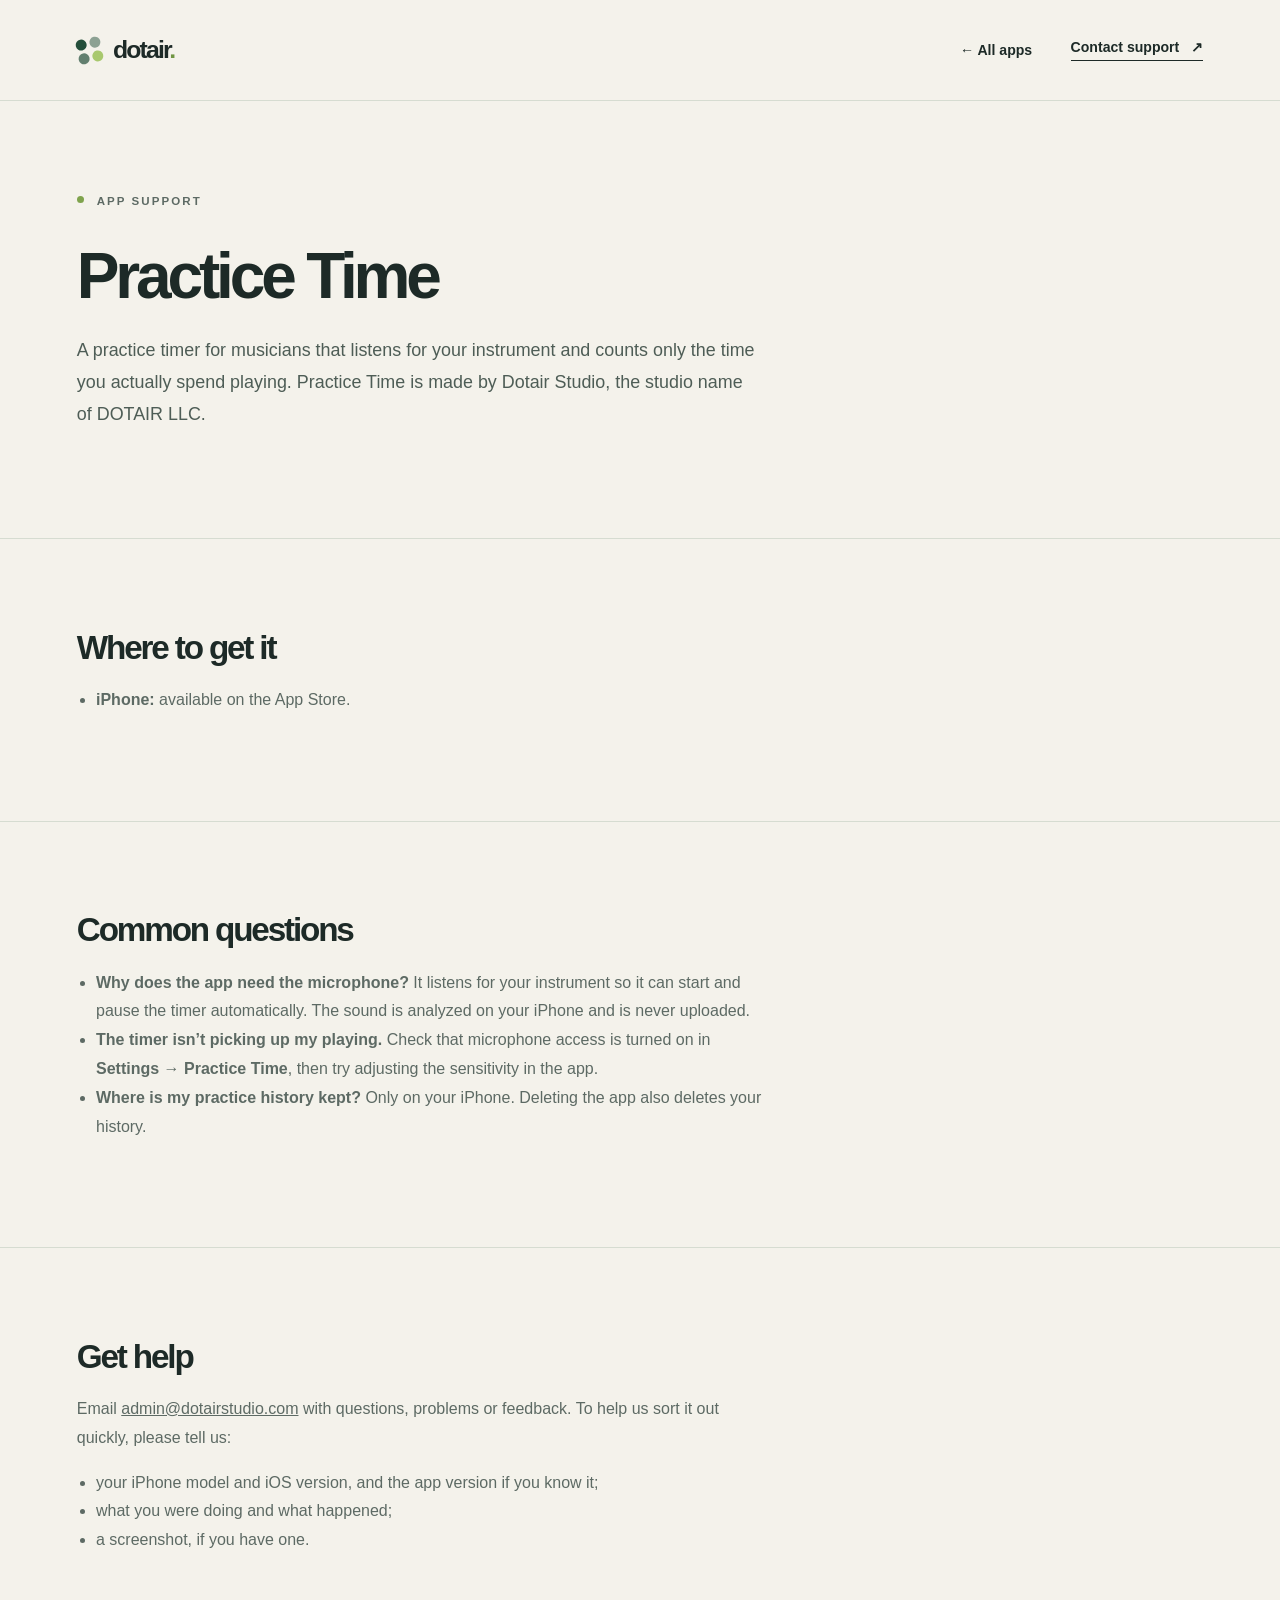
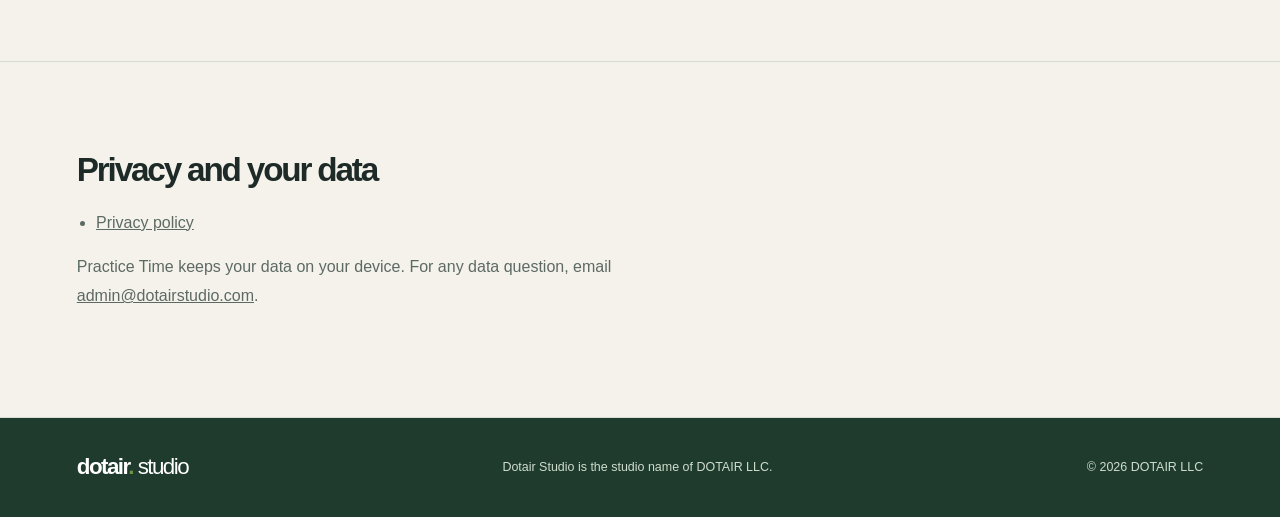
==== practicetime/index.html @ aeb4b64f "Add Practice Time support and privacy pages" ====
<!doctype html>
<html lang="en">
  <head>
    <meta charset="utf-8">
    <meta name="viewport" content="width=device-width, initial-scale=1">
    <meta name="theme-color" content="#f4f2eb">
    <meta name="description" content="Support, privacy and contact information for Practice Time, an app by DOTAIR LLC.">
    <title>Practice Time Support — Dotair Studio</title>
    <link rel="canonical" href="https://dotairstudio.com/practicetime/">
    <link rel="icon" href="/favicon.svg" type="image/svg+xml">
    <link rel="stylesheet" href="/styles.css">
  </head>
  <body>
    <a class="skip-link" href="#main">Skip to content</a>
    <div class="site-shell">
      <header class="site-header">
        <a class="brand" href="/" aria-label="Dotair Studio home">
          <span class="brand-mark" aria-hidden="true"><span></span><span></span><span></span><span></span></span>
          <span>dotair<span class="brand-period">.</span></span>
        </a>
        <nav aria-label="Main navigation">
          <a class="back-link" href="/#apps">← All apps</a>
          <a class="nav-contact" href="mailto:admin@dotairstudio.com?subject=Practice%20Time%20support">Contact support <span aria-hidden="true">↗</span></a>
        </nav>
      </header>

      <main id="main">
        <section class="page-section" aria-labelledby="page-title">
          <p class="eyebrow"><span class="eyebrow-dot" aria-hidden="true"></span> App support</p>
          <h1 id="page-title">Practice Time</h1>
          <p class="hero-intro">A practice timer for musicians that listens for your instrument and counts only the time you actually spend playing. Practice Time is made by Dotair Studio, the studio name of DOTAIR LLC.</p>
        </section>

        <section class="page-section" aria-labelledby="availability-title">
          <h2 id="availability-title">Where to get it</h2>
          <ul>
            <li><strong>iPhone:</strong> available on the App Store.</li>
          </ul>
        </section>

        <section class="page-section" aria-labelledby="faq-title">
          <h2 id="faq-title">Common questions</h2>
          <ul>
            <li><strong>Why does the app need the microphone?</strong> It listens for your instrument so it can start and pause the timer automatically. The sound is analyzed on your iPhone and is never uploaded.</li>
            <li><strong>The timer isn&rsquo;t picking up my playing.</strong> Check that microphone access is turned on in <strong>Settings → Practice Time</strong>, then try adjusting the sensitivity in the app.</li>
            <li><strong>Where is my practice history kept?</strong> Only on your iPhone. Deleting the app also deletes your history.</li>
          </ul>
        </section>

        <section class="page-section" aria-labelledby="support-title">
          <h2 id="support-title">Get help</h2>
          <p>Email <a href="mailto:admin@dotairstudio.com?subject=Practice%20Time%20support">admin@dotairstudio.com</a> with questions, problems or feedback. To help us sort it out quickly, please tell us:</p>
          <ul>
            <li>your iPhone model and iOS version, and the app version if you know it;</li>
            <li>what you were doing and what happened;</li>
            <li>a screenshot, if you have one.</li>
          </ul>
        </section>

        <section class="page-section" aria-labelledby="privacy-title">
          <h2 id="privacy-title">Privacy and your data</h2>
          <ul>
            <li><a href="/practicetime/privacy/">Privacy policy</a></li>
          </ul>
          <p>Practice Time keeps your data on your device. For any data question, email <a href="mailto:admin@dotairstudio.com?subject=Practice%20Time%20data%20request">admin@dotairstudio.com</a>.</p>
        </section>
      </main>

      <footer class="site-footer">
        <div class="footer-brand">dotair<span class="brand-period">.</span> <span>studio</span></div>
        <p>Dotair Studio is the studio name of DOTAIR LLC.</p>
        <p>© <span id="year">2026</span> DOTAIR LLC</p>
      </footer>
    </div>
    <script>document.getElementById('year').textContent = new Date().getFullYear();</script>
  </body>
</html>
---- styles.css ----
:root { color-scheme: light; --paper:#f4f2eb; --ink:#1d2a27; --muted:#5d6a64; --line:#d6dcd1; --green:#244f3b; --lime:#c9df8e; --cream:#e9eddf; }
* { box-sizing: border-box; }
html { scroll-behavior: smooth; }
body { margin: 0; background: var(--paper); color: var(--ink); font-family: -apple-system, BlinkMacSystemFont, 'Segoe UI', Arial, sans-serif; -webkit-font-smoothing: antialiased; }
a { color: inherit; }
a:focus-visible { outline: 3px solid #39734d; outline-offset: 5px; border-radius: 3px; }
.skip-link { position:absolute; top:-5rem; left:1rem; z-index:10; padding:.7rem 1rem; background:white; }
.skip-link:focus { top:1rem; }
.site-shell { max-width: 1600px; margin:auto; }
.site-header { min-height:100px; padding: 1.8rem clamp(1.5rem,6vw,6.5rem); display:flex; align-items:center; justify-content:space-between; gap:2rem; }
.brand { display:inline-flex; align-items:center; gap:.7rem; font-family:-apple-system,BlinkMacSystemFont,'Segoe UI',Arial,sans-serif; font-size:1.55rem; font-weight:800; letter-spacing:-.075em; text-decoration:none; }
.brand-period { color:#709643; }
.brand-mark { width:25px; height:25px; display:grid; grid-template-columns:repeat(2,1fr); gap:3px; transform:rotate(-12deg); }
.brand-mark span { border-radius:50%; background:var(--green); }
.brand-mark span:nth-child(2) { opacity:.5; }.brand-mark span:nth-child(3) { opacity:.7; }.brand-mark span:nth-child(4) { background:#a8c86e; }
nav { display:flex; align-items:center; gap:clamp(1.3rem,3vw,3.5rem); font-size:.88rem; font-weight:600; }
nav a { text-decoration:none; } nav a:hover, .text-link:hover { color:#4b7c46; }
.nav-contact { border-bottom:1px solid var(--ink); padding-bottom:5px; }
.nav-contact span, .text-link span { margin-left:.5rem; }
.hero { display:grid; grid-template-columns:1.13fr .87fr; min-height:690px; border-top:1px solid var(--line); border-bottom:1px solid var(--line); }
.hero-copy { padding:clamp(5rem,10vw,9rem) 3rem 6rem clamp(1.5rem,6vw,6.5rem); display:flex; flex-direction:column; align-items:flex-start; }
.eyebrow { margin:0 0 2rem; color:var(--green); text-transform:uppercase; letter-spacing:.18em; font-size:.72rem; font-weight:800; }
.eyebrow-dot { display:inline-block; width:7px; height:7px; margin-right:8px; border-radius:50%; background:#7fa34d; vertical-align:2px; }
h1,h2,p { margin-top:0; }
h1,h2 { font-family:-apple-system,BlinkMacSystemFont,'Segoe UI',Arial,sans-serif; letter-spacing:-.065em; }
h1 { max-width:850px; margin-bottom:2rem; font-size:clamp(3.5rem,5.8vw,6.5rem); line-height:1.04; font-weight:600; }
h1 em { font-style:normal; color:#6c9250; }
.hero-intro { max-width:550px; color:#4e5d56; font-size:1.12rem; line-height:1.75; }
.text-link { margin-top:1.6rem; padding-bottom:.45rem; border-bottom:1px solid currentColor; text-decoration:none; font-size:.9rem; font-weight:700; }
.hero-art { position:relative; min-height:560px; overflow:hidden; background:#244b38; }
.hero-art::before { content:''; position:absolute; inset:0; background:radial-gradient(circle at 58% 47%, #416c4b 0%, transparent 38%), radial-gradient(circle at 100% 0%, #35634a, transparent 46%); }
.art-orbit { position:absolute; width:72%; aspect-ratio:1; top:50%; left:52%; transform:translate(-50%,-50%); border:1px solid rgba(231,246,201,.23); border-radius:50%; }
.orbit-two { width:100%; }.orbit-three { width:130%; }
.art-core { position:absolute; width:clamp(180px,20vw,310px); aspect-ratio:1; top:50%; left:52%; transform:translate(-50%,-50%); border-radius:50%; background:linear-gradient(140deg,#e7efc4,#a6c477 58%,#698f5b); box-shadow:20px 35px 70px rgba(9,29,18,.45), inset -20px -23px 35px rgba(45,82,40,.22), inset 14px 14px 28px rgba(255,255,255,.45); }
.art-core-dot { position:absolute; width:14%; aspect-ratio:1; top:27%; left:27%; border-radius:50%; background:rgba(255,255,255,.55); filter:blur(8px); }
.art-satellite { position:absolute; width:13px; height:13px; border-radius:50%; background:#d9e5b2; box-shadow:0 0 20px rgba(226,246,182,.6); }
.satellite-one { top:20%; left:37%; }.satellite-two { right:12%; bottom:23%; width:8px; height:8px; }
.art-caption { position:absolute; right:2.5rem; bottom:2.5rem; color:#d4e1c8; font-size:.7rem; text-transform:uppercase; letter-spacing:.16em; }
.section-block { display:grid; grid-template-columns:1fr 1fr; gap:6vw; padding:clamp(5rem,9vw,9rem) clamp(1.5rem,6vw,6.5rem); border-bottom:1px solid var(--line); }
.section-heading h2 { max-width:550px; font-size:clamp(2.7rem,4.6vw,5rem); line-height:1.12; font-weight:600; }
.section-content { max-width:630px; padding-top:3rem; }
.section-content p { color:var(--muted); font-size:1rem; line-height:1.8; }
.section-content .lead { color:var(--ink); font-size:clamp(1.25rem,1.8vw,1.6rem); line-height:1.55; font-weight:500; }
.focus-list { margin-top:3.7rem; border-top:1px solid var(--line); }
.focus-list div { display:grid; grid-template-columns:3rem 1fr auto; align-items:center; gap:.5rem; min-height:68px; border-bottom:1px solid var(--line); font-weight:700; }
.focus-list div span:last-child { color:#7e9e55; }
.focus-number { color:#7c8c7f; font-size:.72rem; font-weight:600; }
.approach-section { background:#e9eee4; }
.contact-section { display:flex; justify-content:space-between; align-items:end; gap:3rem; padding:clamp(5rem,9vw,9rem) clamp(1.5rem,6vw,6.5rem); background:#d7e4c4; }
.contact-section h2 { max-width:650px; margin-bottom:1rem; font-size:clamp(2.8rem,5vw,5.6rem); line-height:1.1; font-weight:600; }
.contact-section p:not(.eyebrow) { color:#4b6149; line-height:1.6; }
.contact-link { padding-bottom:.55rem; border-bottom:1px solid currentColor; white-space:nowrap; font-family:-apple-system,BlinkMacSystemFont,'Segoe UI',Arial,sans-serif; font-size:clamp(1rem,1.8vw,1.35rem); font-weight:700; text-decoration:none; }
.contact-link span { margin-left:.7rem; }
.contact-link:hover { color:#527c42; }
.site-footer { display:flex; flex-wrap:wrap; justify-content:space-between; align-items:center; gap:1.5rem; padding:2.3rem clamp(1.5rem,6vw,6.5rem); background:#1e3b2d; color:#d0ddcd; font-size:.78rem; }
.site-footer p { margin:0; }.footer-brand { color:white; font-family:-apple-system,BlinkMacSystemFont,'Segoe UI',Arial,sans-serif; font-size:1.4rem; font-weight:800; letter-spacing:-.07em; }.footer-brand span:last-child { font-weight:400; }
@media (max-width:900px) { .hero { grid-template-columns:1fr; }.hero-copy { padding-bottom:5rem; }.hero-art { min-height:480px; }.section-block { grid-template-columns:1fr; gap:0; }.section-content { padding-top:0; }.contact-section { align-items:start; flex-direction:column; } }
@media (max-width:600px) { .site-header { min-height:78px; padding-block:1rem; }.brand { font-size:1.35rem; }nav { gap:1rem; font-size:.75rem; }nav a:not(.nav-contact) { display:none; }.hero-copy { padding-top:5rem; padding-right:1.5rem; }h1 { font-size:clamp(3.2rem,12vw,4.5rem); }.hero-art { min-height:390px; }.art-core { width:210px; }.section-block { padding-block:5rem; }.section-content .lead { font-size:1.3rem; }.contact-link { white-space:normal; overflow-wrap:anywhere; }.site-footer { flex-direction:column; align-items:flex-start; } }
@media (prefers-reduced-motion:reduce) { html { scroll-behavior:auto; } }
.app-card { padding:2rem; border:1px solid var(--line); border-radius:6px; background:#fbfaf6; }
.app-card-head { display:flex; align-items:center; gap:1rem; margin-bottom:1.4rem; }
.app-icon { flex:none; display:grid; place-items:center; width:56px; height:56px; border-radius:14px; background:var(--green); color:#e7efc4; font-size:1.9rem; }
.app-card h3 { margin:0 0 .25rem; font-size:1.45rem; letter-spacing:-.04em; }
.section-content .app-meta { margin:0; color:#5f7a52; font-size:.8rem; font-weight:700; letter-spacing:.04em; }
.app-links { display:flex; flex-wrap:wrap; gap:.6rem 2rem; }
.app-links .text-link { margin-top:.4rem; }
.page-section { padding:clamp(4rem,7vw,7rem) clamp(1.5rem,6vw,6.5rem); border-top:1px solid var(--line); }
.page-section:last-child { border-bottom:1px solid var(--line); }
.page-section h1 { font-size:clamp(3rem,5vw,5rem); margin-bottom:1.5rem; }
.page-section h2 { margin-bottom:1.2rem; font-size:clamp(1.8rem,2.6vw,2.5rem); line-height:1.15; font-weight:600; }
.page-section p, .page-section li { max-width:680px; color:var(--muted); line-height:1.8; }
.page-section ul { padding-left:1.2rem; }
.page-section .hero-intro { color:#4e5d56; }
.back-link { font-size:.88rem; font-weight:600; text-decoration:none; }
@media (max-width:600px) { .app-card { padding:1.4rem; } }
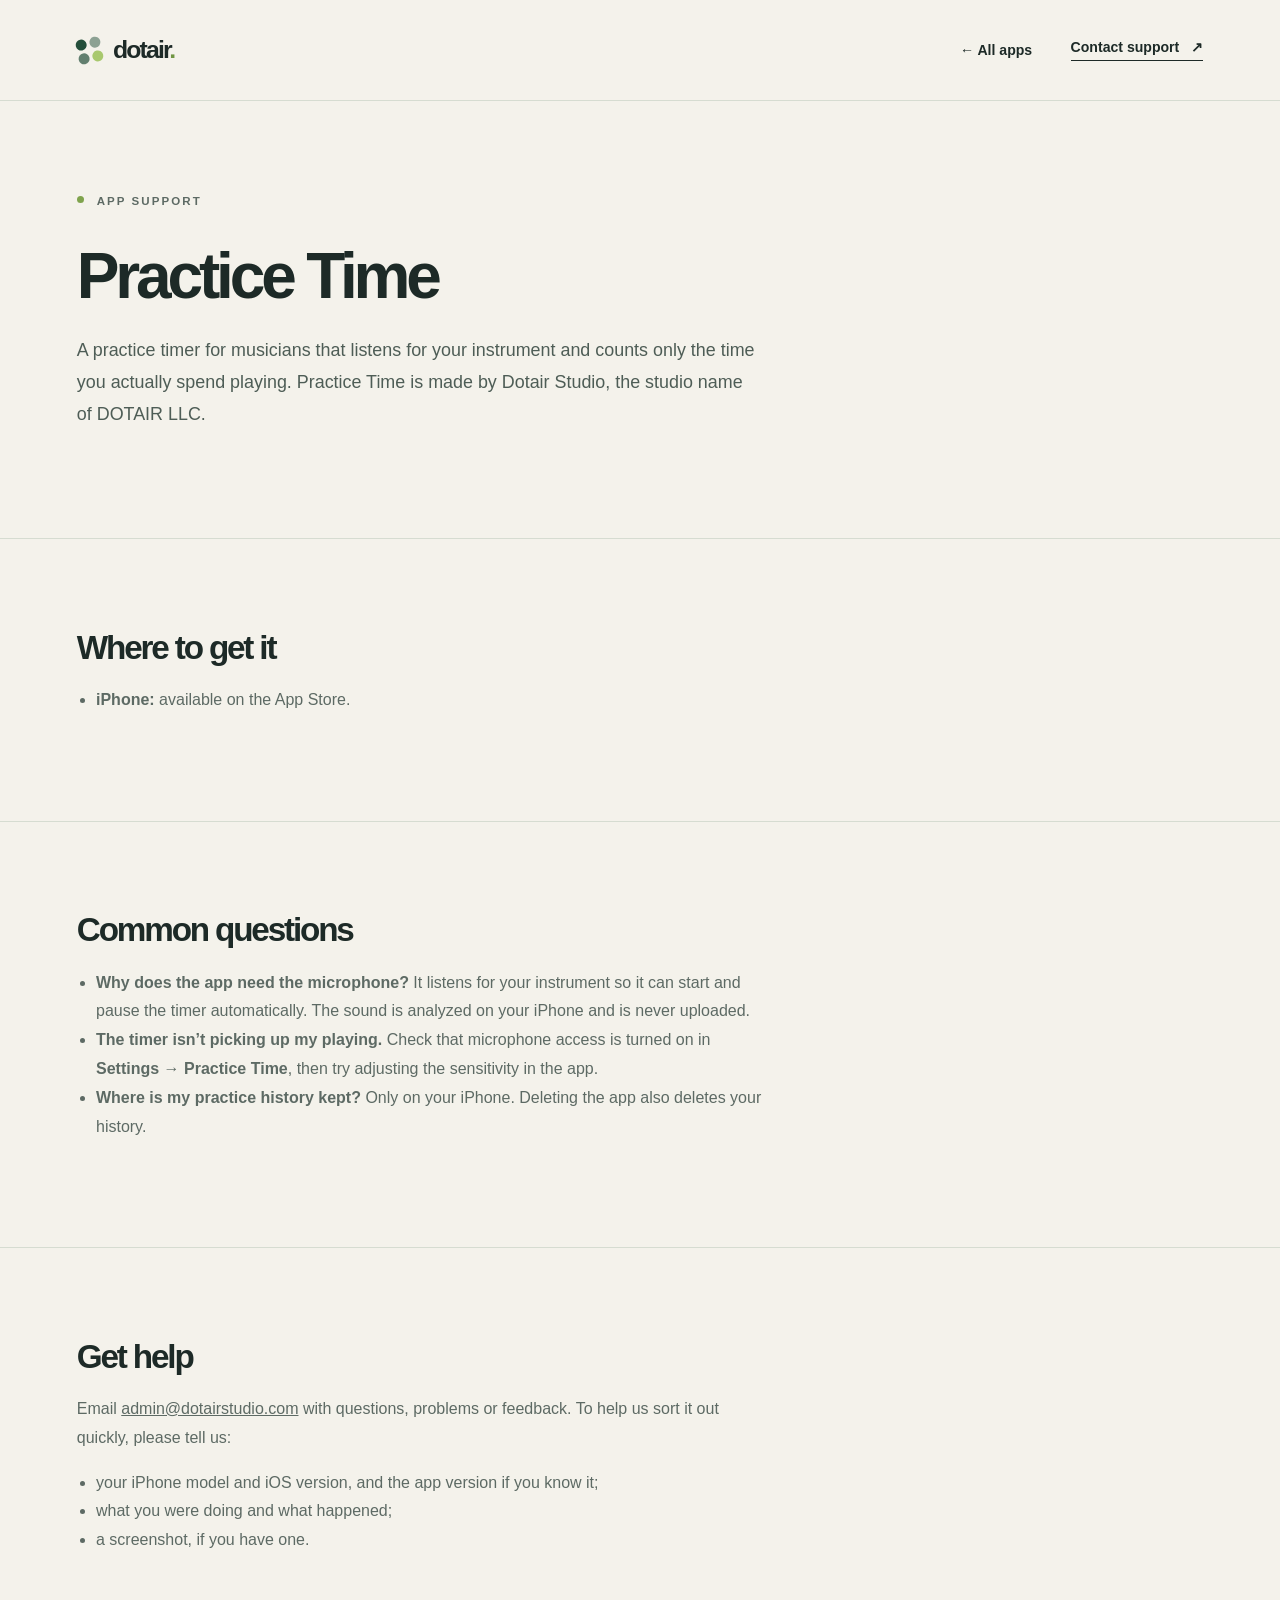
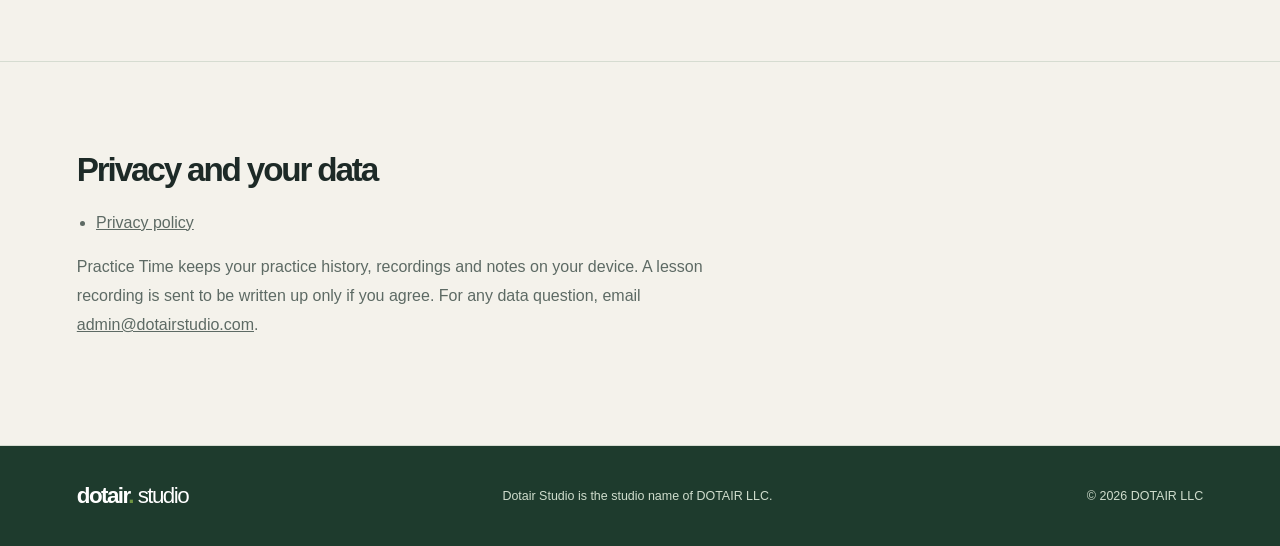
==== commit a0deb418: "Practice Time privacy policy: lesson notes sent to be written up after consent, anonymous usage stat" ====
--- a/practicetime/index.html
+++ b/practicetime/index.html
@@ -62,7 +62,7 @@
           <ul>
             <li><a href="/practicetime/privacy/">Privacy policy</a></li>
           </ul>
-          <p>Practice Time keeps your data on your device. For any data question, email <a href="mailto:admin@dotairstudio.com?subject=Practice%20Time%20data%20request">admin@dotairstudio.com</a>.</p>
+          <p>Practice Time keeps your practice history, recordings and notes on your device. A lesson recording is sent to be written up only if you agree. For any data question, email <a href="mailto:admin@dotairstudio.com?subject=Practice%20Time%20data%20request">admin@dotairstudio.com</a>.</p>
         </section>
       </main>
 
